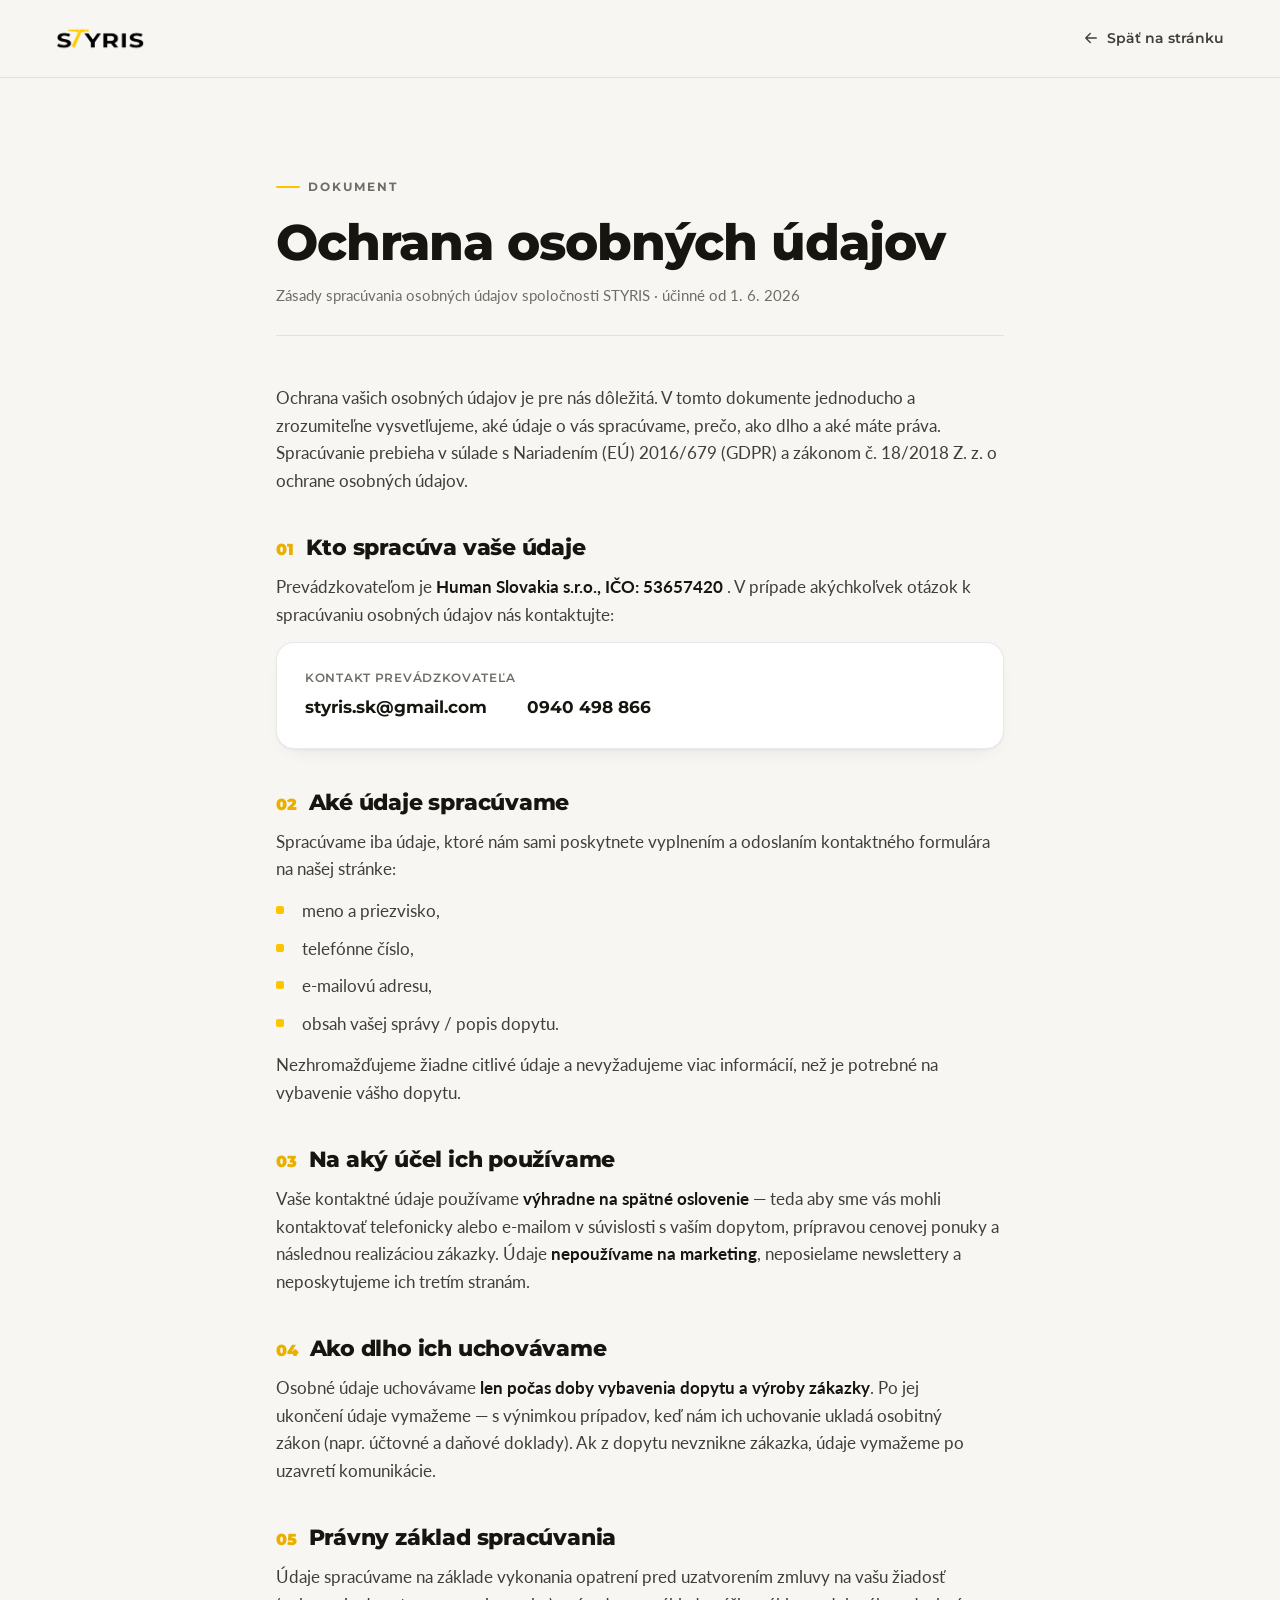
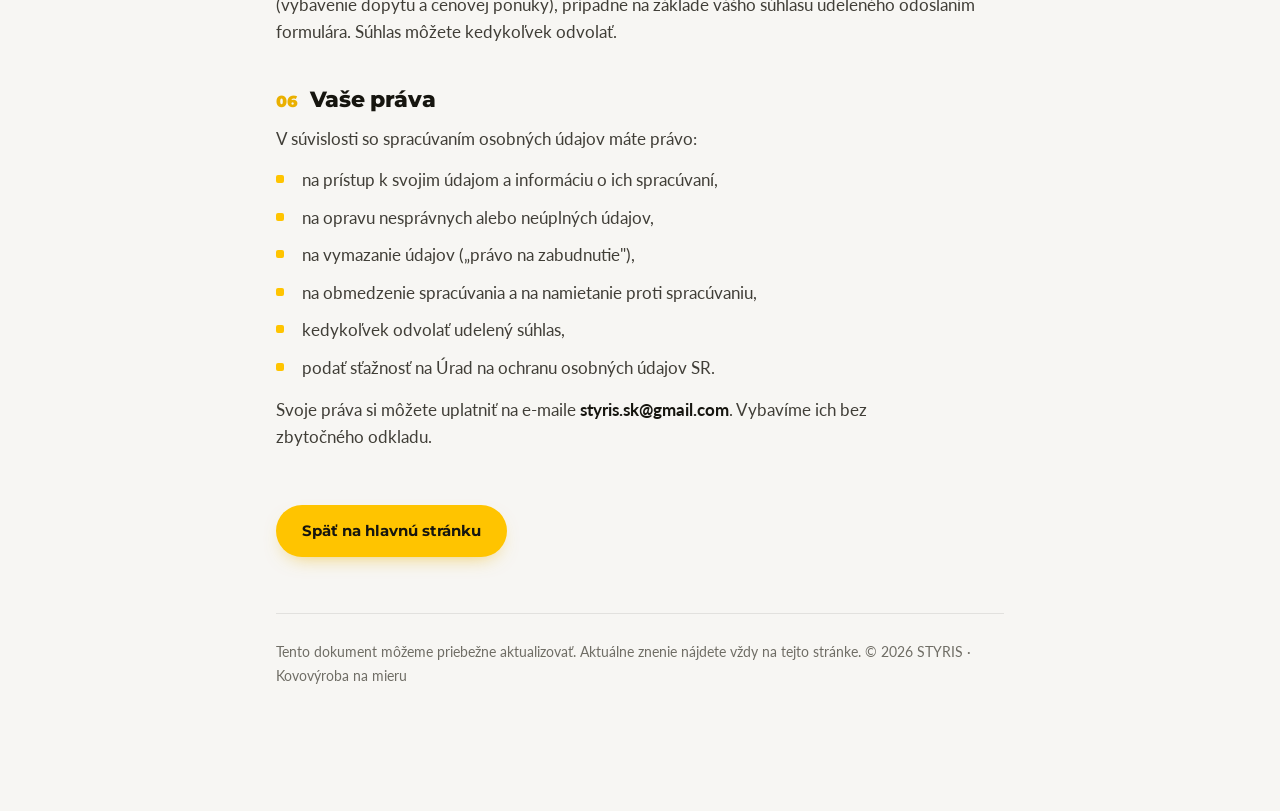
==== GDPR.html @ 86d3a276 "Add files via upload" ====
<!DOCTYPE html>
<html lang="sk">
<head>
<meta charset="UTF-8"/>
<meta name="viewport" content="width=device-width, initial-scale=1"/>
<title>Ochrana osobných údajov (GDPR) — STYRIS</title>
<meta name="description" content="Zásady ochrany osobných údajov spoločnosti STYRIS — kovovýroba na mieru."/>
<link rel="preconnect" href="https://fonts.googleapis.com"/>
<link rel="preconnect" href="https://fonts.gstatic.com" crossorigin/>
<link rel="stylesheet" href="styris.css"/>
<style>
  .doc-nav{position:sticky;top:0;z-index:10;height:var(--hh);display:flex;align-items:center;
    background:color-mix(in srgb,var(--bg) 86%,transparent);backdrop-filter:blur(14px);border-bottom:1px solid var(--line)}
  .doc-nav .wrap{display:flex;align-items:center;justify-content:space-between;width:100%}
  .doc-nav img{height:25px}
  .back{font-family:'Montserrat',sans-serif;font-weight:600;font-size:.9rem;color:var(--ink-soft);
    display:inline-flex;align-items:center;gap:.5em;transition:color .2s}
  .back:hover{color:var(--ink)}
  .back svg{transition:transform .25s var(--ease)}
  .back:hover svg{transform:translateX(-3px)}
  .doc{max-width:800px;margin:0 auto;padding:clamp(48px,7vw,96px) 36px 110px}
  .doc .eyebrow{margin-bottom:20px}
  .doc h1{font-family:'Montserrat',sans-serif;font-weight:800;letter-spacing:-.02em;
    font-size:clamp(2.1rem,5vw,3.1rem);line-height:1.05;margin-bottom:14px}
  .doc .updated{color:var(--muted);font-size:.95rem;margin-bottom:48px;padding-bottom:28px;border-bottom:1px solid var(--line)}
  .doc h2{font-family:'Montserrat',sans-serif;font-weight:800;font-size:1.35rem;letter-spacing:-.01em;
    margin:42px 0 14px;display:flex;align-items:baseline;gap:12px}
  .doc h2 .qn{color:var(--yellow-deep);font-size:1rem;font-weight:900}
  .doc p{color:var(--ink-soft);margin-bottom:14px;text-wrap:pretty}
  .doc ul{list-style:none;margin:8px 0 14px;display:flex;flex-direction:column;gap:10px}
  .doc ul li{position:relative;padding-left:26px;color:var(--ink-soft)}
  .doc ul li::before{content:"";position:absolute;left:0;top:9px;width:8px;height:8px;border-radius:2px;background:var(--yellow)}
  .doc .card{background:var(--surface);border:1px solid var(--line);border-radius:var(--r);
    padding:26px 28px;box-shadow:var(--shadow-sm);margin:8px 0 14px}
  .doc .card .lbl{font-family:'Montserrat';font-weight:600;font-size:.74rem;letter-spacing:.06em;
    text-transform:uppercase;color:var(--muted);margin-bottom:4px}
  .doc .contact-row{display:flex;flex-wrap:wrap;gap:10px 40px;margin-top:6px}
  .doc .contact-row a,.doc .contact-row span{font-family:'Montserrat';font-weight:700;color:var(--ink)}
  .doc strong{color:var(--ink);font-weight:700}
  .doc .foot{margin-top:56px;padding-top:26px;border-top:1px solid var(--line);color:var(--muted);font-size:.9rem}
  .doc .cta{margin-top:40px}
</style>
</head>
<body>
<div class="site" data-theme="light">
  <header class="doc-nav">
    <div class="wrap">
      <a href="Styris Landing.html" aria-label="STYRIS"><img src="photos/logo-dark.png" alt="STYRIS"/></a>
      <a class="back" href="Styris Landing.html">
        <svg width="18" height="18" viewBox="0 0 24 24" fill="none" stroke="currentColor" stroke-width="1.8" stroke-linecap="round" stroke-linejoin="round"><path d="M19 12H5M11 18l-6-6 6-6"/></svg>
        Späť na stránku
      </a>
    </div>
  </header>

  <main class="doc">
    <span class="eyebrow">Dokument</span>
    <h1>Ochrana osobných údajov</h1>
    <p class="updated">Zásady spracúvania osobných údajov spoločnosti STYRIS · účinné od 1. 6. 2026</p>

    <p>Ochrana vašich osobných údajov je pre nás dôležitá. V tomto dokumente jednoducho a zrozumiteľne vysvetľujeme, aké údaje o vás spracúvame, prečo, ako dlho a aké máte práva. Spracúvanie prebieha v súlade s Nariadením (EÚ) 2016/679 (GDPR) a zákonom č. 18/2018 Z. z. o ochrane osobných údajov.</p>

    <h2><span class="qn">01</span> Kto spracúva vaše údaje</h2>
    <p>Prevádzkovateľom je <strong>Human Slovakia s.r.o., IČO: 53657420</strong> . V prípade akýchkoľvek otázok k spracúvaniu osobných údajov nás kontaktujte:</p>
    <div class="card">
      <div class="lbl">Kontakt prevádzkovateľa</div>
      <div class="contact-row">
        <a href="mailto:styris.sk@gmail.com">styris.sk@gmail.com</a>
        <a href="tel:+421940498866">0940 498 866</a>
      </div>
    </div>

    <h2><span class="qn">02</span> Aké údaje spracúvame</h2>
    <p>Spracúvame iba údaje, ktoré nám sami poskytnete vyplnením a odoslaním kontaktného formulára na našej stránke:</p>
    <ul>
      <li>meno a priezvisko,</li>
      <li>telefónne číslo,</li>
      <li>e-mailovú adresu,</li>
      <li>obsah vašej správy / popis dopytu.</li>
    </ul>
    <p>Nezhromažďujeme žiadne citlivé údaje a nevyžadujeme viac informácií, než je potrebné na vybavenie vášho dopytu.</p>

    <h2><span class="qn">03</span> Na aký účel ich používame</h2>
    <p>Vaše kontaktné údaje používame <strong>výhradne na spätné oslovenie</strong> — teda aby sme vás mohli kontaktovať telefonicky alebo e-mailom v súvislosti s vaším dopytom, prípravou cenovej ponuky a následnou realizáciou zákazky. Údaje <strong>nepoužívame na marketing</strong>, neposielame newslettery a neposkytujeme ich tretím stranám.</p>

    <h2><span class="qn">04</span> Ako dlho ich uchovávame</h2>
    <p>Osobné údaje uchovávame <strong>len počas doby vybavenia dopytu a výroby zákazky</strong>. Po jej ukončení údaje vymažeme — s výnimkou prípadov, keď nám ich uchovanie ukladá osobitný zákon (napr. účtovné a daňové doklady). Ak z dopytu nevznikne zákazka, údaje vymažeme po uzavretí komunikácie.</p>

    <h2><span class="qn">05</span> Právny základ spracúvania</h2>
    <p>Údaje spracúvame na základe vykonania opatrení pred uzatvorením zmluvy na vašu žiadosť (vybavenie dopytu a cenovej ponuky), prípadne na základe vášho súhlasu udeleného odoslaním formulára. Súhlas môžete kedykoľvek odvolať.</p>

    <h2><span class="qn">06</span> Vaše práva</h2>
    <p>V súvislosti so spracúvaním osobných údajov máte právo:</p>
    <ul>
      <li>na prístup k svojim údajom a informáciu o ich spracúvaní,</li>
      <li>na opravu nesprávnych alebo neúplných údajov,</li>
      <li>na vymazanie údajov („právo na zabudnutie"),</li>
      <li>na obmedzenie spracúvania a na namietanie proti spracúvaniu,</li>
      <li>kedykoľvek odvolať udelený súhlas,</li>
      <li>podať sťažnosť na Úrad na ochranu osobných údajov SR.</li>
    </ul>
    <p>Svoje práva si môžete uplatniť na e-maile <a href="mailto:styris.sk@gmail.com" style="color:var(--ink);font-weight:700">styris.sk@gmail.com</a>. Vybavíme ich bez zbytočného odkladu.</p>

    <a class="btn btn-primary cta" href="Styris Landing.html">Späť na hlavnú stránku</a>

    <p class="foot">Tento dokument môžeme priebežne aktualizovať. Aktuálne znenie nájdete vždy na tejto stránke. © <span id="y"></span> STYRIS · Kovovýroba na mieru</p>
  </main>
</div>
<script>document.getElementById('y').textContent=new Date().getFullYear();</script>
</body>
</html>
---- styris.css ----
/* ============ STYRIS — kovovýroba ============ */
@import url('https://fonts.googleapis.com/css2?family=Montserrat:wght@500;600;700;800;900&family=Lato:wght@400;700&display=swap');

*,*::before,*::after{box-sizing:border-box;margin:0;padding:0}
html{scroll-behavior:smooth}
img{display:block;max-width:100%}
button{font:inherit;cursor:pointer;border:none;background:none;color:inherit}
a{color:inherit;text-decoration:none}

:root{
  --yellow:#FFC400;
  --yellow-deep:#EAB000;
  --maxw:1240px;
  --ease:cubic-bezier(.22,.61,.36,1);
  --hh:78px;
  --r-sm:12px;
  --r:18px;
  --r-lg:26px;
  --r-pill:999px;
}

/* ---- THEME: LIGHT ---- */
.site{
  --bg:#F7F6F3;
  --bg-alt:#FFFFFF;
  --surface:#FFFFFF;
  --ink:#16150F;
  --ink-soft:#403E37;
  --muted:#6F6D65;
  --line:rgba(20,20,15,.09);
  --line-strong:rgba(20,20,15,.18);
  --on-accent:#16150F;
  --shadow-sm:0 1px 3px rgba(20,20,15,.04),0 8px 22px -14px rgba(20,20,15,.16);
  --shadow:0 2px 8px rgba(20,20,15,.05),0 30px 60px -34px rgba(20,20,15,.30);
  background:var(--bg);
  color:var(--ink);
  font-family:'Lato',system-ui,sans-serif;
  font-size:17px;line-height:1.62;
  -webkit-font-smoothing:antialiased;overflow-x:clip;
}
/* ---- THEME: DARK ---- */
.site[data-theme="dark"]{
  --bg:#111110;--bg-alt:#191816;--surface:#1C1B18;
  --ink:#F5F3ED;--ink-soft:#D8D5CC;--muted:#A09E94;
  --line:rgba(255,255,255,.11);--line-strong:rgba(255,255,255,.24);
  --on-accent:#16150F;
  --shadow-sm:0 1px 3px rgba(0,0,0,.4),0 10px 24px -16px rgba(0,0,0,.7);
  --shadow:0 2px 8px rgba(0,0,0,.5),0 34px 60px -34px rgba(0,0,0,.85);
}

h1,h2,h3,h4{font-family:'Montserrat',sans-serif;line-height:1.06;letter-spacing:-.02em;color:var(--ink);font-weight:800}
.site[data-headfont="condensed"] h1,
.site[data-headfont="condensed"] h2,
.site[data-headfont="condensed"] h3{font-weight:900;letter-spacing:-.035em}
.site[data-headfont="condensed"] h1{text-transform:uppercase}

.wrap{max-width:var(--maxw);margin:0 auto;padding:0 36px}
section{position:relative}

.eyebrow{font-family:'Montserrat',sans-serif;font-weight:700;font-size:.76rem;letter-spacing:.16em;
  text-transform:uppercase;color:var(--muted);display:inline-flex;align-items:center;gap:.65em}
.eyebrow::before{content:"";width:24px;height:2px;background:var(--yellow);display:inline-block;border-radius:2px}
.eyebrow.center::before{display:none}

/* buttons */
.btn{display:inline-flex;align-items:center;gap:.55em;font-family:'Montserrat',sans-serif;font-weight:700;
  font-size:.95rem;padding:14px 26px;border-radius:var(--r-pill);transition:.25s var(--ease);white-space:nowrap}
.btn-primary{background:var(--yellow);color:var(--on-accent);box-shadow:0 8px 20px -10px rgba(234,176,0,.7)}
.btn-primary:hover{background:var(--yellow-deep);transform:translateY(-2px);box-shadow:0 12px 26px -10px rgba(234,176,0,.8)}
.btn-ghost{border:1.5px solid var(--line-strong);color:var(--ink)}
.btn-ghost:hover{border-color:var(--ink);background:var(--ink);color:var(--bg)}
.btn-lg{padding:17px 32px;font-size:1rem}
.btn .ar{display:inline-flex;transition:transform .25s var(--ease)}
.btn:hover .ar{transform:translateX(4px)}

/* ============ NAV ============ */
.nav{position:fixed;top:0;left:0;right:0;z-index:50;height:var(--hh);display:flex;align-items:center;
  transition:background .3s,box-shadow .3s,border-color .3s;border-bottom:1px solid transparent}
.nav .wrap{display:flex;align-items:center;justify-content:space-between;width:100%}
.nav.scrolled{background:color-mix(in srgb,var(--bg) 82%,transparent);backdrop-filter:blur(14px);
  border-bottom:1px solid var(--line)}
.nav-logo{height:25px;width:auto;display:block}
.nav-links{display:flex;gap:34px;align-items:center}
.nav-links a{font-family:'Montserrat',sans-serif;font-weight:600;font-size:.9rem;color:var(--ink-soft);
  position:relative;padding:4px 0;transition:color .2s}
.nav-links a::after{content:"";position:absolute;left:0;bottom:-2px;height:2px;width:0;background:var(--yellow);
  transition:width .25s var(--ease);border-radius:2px}
.nav-links a:hover{color:var(--ink)}
.nav-links a:hover::after{width:100%}
.nav-cta{display:flex;align-items:center;gap:18px}
.nav-tel{font-family:'Montserrat',sans-serif;font-weight:700;font-size:.92rem;display:flex;align-items:center;gap:.5em}
.nav-burger{display:none}

/* ============ HERO shared ============ */
.hero{padding-top:var(--hh)}
.hero h1{margin-bottom:22px}
.hero .lead{font-size:1.18rem;color:var(--ink-soft);max-width:46ch;margin-bottom:34px}
.hero-cta{display:flex;gap:14px;flex-wrap:wrap}
.hero-mark{color:var(--yellow)}
.h1-xl{font-size:clamp(2.7rem,6.2vw,5.2rem)}
.h1-mega{font-size:clamp(3rem,8.6vw,8rem);line-height:.94}

/* ---- HERO V1: split ---- */
.hero-split .wrap{display:grid;grid-template-columns:1.04fr .96fr;gap:54px;align-items:center;
  min-height:calc(100vh - var(--hh));padding-top:40px;padding-bottom:48px}
.hero-split .hcol-text{display:flex;flex-direction:column;justify-content:center}
.hero-split .eyebrow{margin-bottom:26px}
.hero-split .hcol-media{position:relative;align-self:stretch;min-height:520px;border-radius:var(--r-lg);
  overflow:hidden;box-shadow:var(--shadow)}
.hero-split .hcol-media img{position:absolute;inset:0;width:100%;height:100%;object-fit:cover}
.hero-split .hmedia-tag{position:absolute;left:18px;bottom:18px;z-index:2;background:var(--yellow);
  color:var(--on-accent);font-family:'Montserrat',sans-serif;font-weight:700;font-size:.8rem;
  padding:9px 16px;border-radius:var(--r-pill)}
.hero-stats{display:flex;gap:42px;margin-top:46px;padding-top:30px;border-top:1px solid var(--line)}
.hero-stats .num{font-family:'Montserrat',sans-serif;font-weight:800;font-size:2rem;color:var(--ink);line-height:1}
.hero-stats .num em{color:var(--yellow);font-style:normal}
.hero-stats .lbl{font-size:.82rem;color:var(--muted);margin-top:7px}

/* ---- HERO V2: full bleed ---- */
.hero-full{height:100vh;min-height:640px;display:flex;align-items:flex-end;overflow:hidden;padding-top:0}
.hero-full .hbg{position:absolute;inset:0;z-index:0}
.hero-full .hbg img{width:100%;height:100%;object-fit:cover}
.hero-full .hbg::after{content:"";position:absolute;inset:0;
  background:linear-gradient(180deg,rgba(8,8,7,.5) 0%,rgba(8,8,7,.05) 34%,rgba(8,8,7,.35) 64%,rgba(8,8,7,.9) 100%)}
.hero-full .wrap{position:relative;z-index:2;width:100%;padding-bottom:74px;color:#fff}
.hero-full h1{color:#fff}.hero-full .eyebrow{color:rgba(255,255,255,.85)}.hero-full .lead{color:rgba(255,255,255,.9)}
.hero-full .hero-meta{position:absolute;top:calc(var(--hh) + 30px);right:36px;text-align:right;z-index:2;color:rgba(255,255,255,.9)}
.hero-full .hero-meta .m{font-family:'Montserrat',sans-serif;font-weight:700;font-size:.85rem;letter-spacing:.04em}

/* ---- HERO V3: typographic ---- */
.hero-typo{padding-top:calc(var(--hh) + 46px);padding-bottom:54px}
.hero-typo .htop{display:flex;justify-content:space-between;align-items:flex-end;gap:30px;flex-wrap:wrap;margin-bottom:30px}
.hero-typo h1{margin-bottom:0}
.hero-typo .htop .lead{margin-bottom:0;align-self:flex-end}
.hero-typo .hstrip{display:grid;grid-template-columns:repeat(3,1fr);gap:16px;margin-top:8px}
.hero-typo .hstrip .cell{position:relative;aspect-ratio:4/3.4;overflow:hidden;border-radius:var(--r);box-shadow:var(--shadow-sm)}
.hero-typo .hstrip img{width:100%;height:100%;object-fit:cover;transition:transform .7s var(--ease)}
.hero-typo .hstrip .cell:hover img{transform:scale(1.05)}
.hero-typo .hstrip .cap{position:absolute;left:16px;bottom:14px;color:#fff;font-family:'Montserrat',sans-serif;
  font-weight:700;font-size:.9rem;z-index:2;text-shadow:0 1px 10px rgba(0,0,0,.5)}
.hero-typo .hstrip .cell::after{content:"";position:absolute;inset:0;background:linear-gradient(180deg,transparent 45%,rgba(0,0,0,.5))}
.hero-typo .hbar{display:flex;gap:14px;flex-wrap:wrap;margin-top:34px;align-items:center}

/* ============ section heading ============ */
.sec{padding:clamp(72px,9vw,130px) 0}
.sec-alt{background:var(--bg-alt)}
.sec-ink{background:var(--ink);color:var(--bg)}
.sec-ink h2,.sec-ink h3{color:#fff}.sec-ink .eyebrow{color:rgba(255,255,255,.6)}
.sec-head{max-width:680px;margin-bottom:60px}
.sec-head.center{margin-left:auto;margin-right:auto;text-align:center}
.sec-head h2{font-size:clamp(2.1rem,4.3vw,3.4rem);margin:18px 0 0}
.sec-head p{color:var(--muted);margin-top:18px;font-size:1.08rem;text-wrap:pretty}
.sec-head .eyebrow{margin-bottom:0}

/* ============ PROCES — cards ============ */
.proces-grid{display:grid;grid-template-columns:repeat(4,1fr);gap:22px}
.pstep{background:var(--surface);border:1px solid var(--line);border-radius:var(--r);padding:32px 28px 30px;
  box-shadow:var(--shadow-sm);transition:.35s var(--ease);position:relative;overflow:hidden}
.pstep::before{content:"";position:absolute;left:0;top:0;height:3px;width:0;background:var(--yellow);transition:width .8s var(--ease)}
.pstep.in::before{width:100%}
.pstep:hover{transform:translateY(-6px);box-shadow:var(--shadow)}
.pnum{display:inline-flex;align-items:center;justify-content:center;width:48px;height:48px;border-radius:50%;
  background:color-mix(in srgb,var(--yellow) 18%,transparent);color:var(--yellow-deep);
  font-family:'Montserrat',sans-serif;font-weight:900;font-size:1.05rem;margin-bottom:22px}
.site[data-theme="dark"] .pnum{color:var(--yellow)}
.pstep h3{font-size:1.26rem;margin-bottom:10px}
.pstep p{color:var(--muted);font-size:.97rem}

/* ============ PRODUKTY — clean equal cards ============ */
.prod-grid{display:grid;grid-template-columns:repeat(2,1fr);gap:24px}
.prod{position:relative;overflow:hidden;background:var(--surface);border:1px solid var(--line);
  border-radius:var(--r);box-shadow:var(--shadow-sm);transition:.35s var(--ease);display:flex;flex-direction:column}
.prod:hover{transform:translateY(-6px);box-shadow:var(--shadow)}
.prod .pimg{position:relative;overflow:hidden;aspect-ratio:16/10}
.prod .pimg img{width:100%;height:100%;object-fit:cover;transition:transform .8s var(--ease)}
.prod:hover .pimg img{transform:scale(1.05)}
.prod .pbody{padding:26px 28px 28px;display:flex;flex-direction:column;gap:8px}
.prod .pbody h3{font-size:1.5rem}
.prod .pbody p{color:var(--muted);font-size:.99rem}
.prod .pmore{font-family:'Montserrat',sans-serif;font-weight:700;font-size:.9rem;color:var(--ink);
  display:inline-flex;align-items:center;gap:.5em;margin-top:6px}
.prod .pmore .ar{display:inline-flex;color:var(--yellow-deep);transition:transform .25s}
.prod:hover .pmore .ar{transform:translateX(4px)}

/* ============ MATERIÁLY — light cards ============ */
.mat-grid{display:grid;grid-template-columns:repeat(3,1fr);gap:22px}
.mat{padding:34px 30px;border:1px solid var(--line);background:var(--surface);border-radius:var(--r);
  box-shadow:var(--shadow-sm);transition:.35s var(--ease)}
.mat:hover{transform:translateY(-5px);box-shadow:var(--shadow)}
.mat .mk{font-family:'Montserrat',sans-serif;font-weight:900;font-size:2.7rem;color:var(--yellow);line-height:1}
.mat h3{font-size:1.5rem;margin:16px 0 10px}
.mat p{color:var(--muted);font-size:.97rem}

/* ============ PREČO MY ============ */
.preco{display:grid;grid-template-columns:1fr 1fr;gap:64px;align-items:center}
.stat-grid{display:grid;grid-template-columns:1fr 1fr;gap:18px}
.stat{background:var(--surface);border:1px solid var(--line);border-radius:var(--r);padding:30px 28px;box-shadow:var(--shadow-sm)}
.stat .num{font-family:'Montserrat',sans-serif;font-weight:900;font-size:clamp(2.4rem,4.6vw,3.3rem);line-height:1;color:var(--ink)}
.stat .num em{color:var(--yellow-deep);font-style:normal}
.site[data-theme="dark"] .stat .num em{color:var(--yellow)}
.stat .lbl{color:var(--muted);margin-top:10px;font-size:.95rem}
.checklist{list-style:none;display:flex;flex-direction:column;gap:14px}
.checklist li{display:flex;gap:16px;align-items:flex-start;background:var(--surface);border:1px solid var(--line);
  border-radius:var(--r-sm);padding:18px 20px;box-shadow:var(--shadow-sm);transition:.3s var(--ease)}
.checklist li:hover{border-color:color-mix(in srgb,var(--yellow) 55%,var(--line))}
.checklist .ci{flex:none;width:28px;height:28px;border-radius:50%;background:var(--yellow);color:var(--on-accent);
  display:grid;place-items:center;margin-top:1px}
.checklist .ct{display:block;font-family:'Montserrat',sans-serif;font-weight:700;font-size:1.02rem}
.checklist .cs{color:var(--muted);font-size:.92rem;display:block;font-family:'Lato';font-weight:400;margin-top:2px}

/* ============ REALIZÁCIE — clean portfolio ============ */
.case{display:grid;grid-template-columns:1fr 1fr;gap:0;border:1px solid var(--line);background:var(--surface);
  overflow:hidden;margin-bottom:26px;border-radius:var(--r-lg);box-shadow:var(--shadow-sm);transition:.35s var(--ease)}
.case:hover{box-shadow:var(--shadow)}
.case:nth-child(even){direction:rtl}
.case:nth-child(even)>*{direction:ltr}
.case .cmedia{position:relative;min-height:430px;overflow:hidden}
.case .cmedia img{position:absolute;inset:0;width:100%;height:100%;object-fit:cover;transition:transform .9s var(--ease)}
.case:hover .cmedia img{transform:scale(1.05)}
.case .cidx{position:absolute;top:18px;left:18px;z-index:2;font-family:'Montserrat',sans-serif;font-weight:900;
  font-size:.85rem;color:var(--on-accent);background:var(--yellow);padding:6px 12px;border-radius:var(--r-pill)}
.case .cbody{padding:clamp(34px,4vw,56px);display:flex;flex-direction:column;justify-content:center;gap:15px}
.case .cmeta{display:flex;gap:12px;align-items:center;font-family:'Montserrat',sans-serif;font-weight:700;
  font-size:.74rem;letter-spacing:.08em;text-transform:uppercase;color:var(--muted)}
.case .cmeta .dot{width:5px;height:5px;border-radius:50%;background:var(--yellow)}
.case .cbody h3{font-size:clamp(1.5rem,2.6vw,2.05rem)}
.case .cbody p{color:var(--muted)}
.case .cspecs{display:flex;gap:14px;margin-top:8px;flex-wrap:wrap}
.case .cspecs .sp{background:var(--bg);border:1px solid var(--line);border-radius:var(--r-pill);padding:9px 17px;
  font-family:'Montserrat',sans-serif;font-weight:700;font-size:.84rem;color:var(--ink)}

/* gallery */
.gallery{display:grid;grid-template-columns:repeat(6,1fr);grid-auto-rows:160px;gap:16px;margin-top:18px}
.gallery .gi{overflow:hidden;position:relative;border-radius:var(--r);box-shadow:var(--shadow-sm)}
.gallery .gi img{width:100%;height:100%;object-fit:cover;transition:transform .8s var(--ease)}
.gallery .gi:hover img{transform:scale(1.07)}
.g1{grid-column:span 2;grid-row:span 2}
.g2,.g3,.g4,.g5{grid-column:span 2}

/* ============ GALÉRIA ============ */
.galeria-grid{display:grid;grid-template-columns:repeat(4,1fr);gap:16px}
.gal-item{position:relative;margin:0;overflow:hidden;border-radius:var(--r);aspect-ratio:4/5;box-shadow:var(--shadow-sm)}
.gal-item img{width:100%;height:100%;object-fit:cover;transition:transform .8s var(--ease)}
.gal-item:hover img{transform:scale(1.06)}
.gal-item::after{content:"";position:absolute;inset:0;background:linear-gradient(180deg,transparent 55%,rgba(0,0,0,.55))}
.gal-item .gcap{position:absolute;left:15px;bottom:13px;z-index:2;color:#fff;font-family:'Montserrat',sans-serif;
  font-weight:700;font-size:.86rem;text-shadow:0 1px 8px rgba(0,0,0,.55)}
.gal-more{display:flex;justify-content:center;margin-top:40px}
.gal-more .ar{display:inline-flex;transition:transform .3s var(--ease)}

/* ============ KONTAKT ============ */
.kontakt{background:var(--ink);color:var(--bg)}
.kontakt h2{color:#fff}.kontakt .eyebrow{color:rgba(255,255,255,.65)}
.k-grid{display:grid;grid-template-columns:.9fr 1.1fr;gap:60px;align-items:start}
.k-info>p{color:rgba(255,255,255,.72);margin:18px 0 32px;max-width:40ch;font-size:1.05rem}
.k-lines{display:flex;flex-direction:column;gap:14px}
.k-line{display:flex;gap:16px;align-items:center;padding:18px 20px;border-radius:var(--r-sm);
  background:rgba(255,255,255,.05);border:1px solid rgba(255,255,255,.1);transition:.25s var(--ease)}
.k-line:hover{background:rgba(255,255,255,.09);border-color:var(--yellow)}
.k-line .ki{flex:none;width:44px;height:44px;border-radius:50%;background:rgba(255,255,255,.08);
  display:grid;place-items:center;color:var(--yellow)}
.k-line .kk{display:block;font-size:.74rem;color:rgba(255,255,255,.62);font-family:'Montserrat';font-weight:600;
  letter-spacing:.06em;text-transform:uppercase;margin-bottom:3px}
.k-line .kv{display:block;font-family:'Montserrat',sans-serif;font-weight:700;font-size:1.08rem;color:#fff}
form.kform{background:rgba(255,255,255,.045);border:1px solid rgba(255,255,255,.12);
  padding:clamp(28px,3vw,40px);border-radius:var(--r-lg)}
.frow{display:grid;grid-template-columns:1fr 1fr;gap:16px}
.field{margin-bottom:16px;display:flex;flex-direction:column;gap:7px}
.field label{font-family:'Montserrat',sans-serif;font-weight:600;font-size:.82rem;color:rgba(255,255,255,.75)}
.field input,.field select,.field textarea{background:rgba(255,255,255,.07);border:1px solid rgba(255,255,255,.16);
  color:#fff;padding:13px 16px;font-family:'Lato';font-size:1rem;border-radius:var(--r-sm);transition:.2s}
.field input::placeholder,.field textarea::placeholder{color:rgba(255,255,255,.4)}
.field input:focus,.field select:focus,.field textarea:focus{outline:none;border-color:var(--yellow);background:rgba(255,255,255,.1)}
.field textarea{resize:vertical;min-height:112px}
.field select{appearance:none;cursor:pointer;background-image:url("data:image/svg+xml,%3Csvg xmlns='http://www.w3.org/2000/svg' width='12' height='8' viewBox='0 0 12 8'%3E%3Cpath d='M1 1l5 5 5-5' stroke='%23FFC400' stroke-width='1.6' fill='none'/%3E%3C/svg%3E");background-repeat:no-repeat;background-position:right 16px center}
.field select option{color:#15140F}
.kform .btn-primary{width:100%;justify-content:center;margin-top:6px}
.kform .gdpr{font-size:.78rem;color:rgba(255,255,255,.5);margin-top:14px;line-height:1.5}
.kform.sent{display:flex;flex-direction:column;align-items:center;justify-content:center;text-align:center;gap:14px;min-height:380px}
.kform.sent .okc{width:66px;height:66px;border-radius:50%;background:var(--yellow);color:var(--on-accent);display:grid;place-items:center}
.kform.sent h3{color:#fff}

/* ============ FOOTER ============ */
.footer{background:var(--ink);color:var(--bg);padding:54px 0 40px;border-top:1px solid rgba(255,255,255,.1)}
.footer .wrap{display:flex;justify-content:space-between;align-items:center;gap:24px;flex-wrap:wrap}
.footer img{height:24px}
.footer .fcopy{color:rgba(255,255,255,.5);font-size:.86rem}
.footer .flinks{display:flex;gap:24px;font-family:'Montserrat';font-weight:600;font-size:.88rem}
.footer .flinks a{color:rgba(255,255,255,.72)}
.footer .flinks a:hover{color:var(--yellow)}

/* ============ scroll reveal ============ */
.reveal{opacity:0;transform:translateY(24px);transition:opacity .8s var(--ease),transform .8s var(--ease)}
.reveal.in{opacity:1;transform:none}
.reveal[data-d="1"]{transition-delay:.09s}
.reveal[data-d="2"]{transition-delay:.18s}
.reveal[data-d="3"]{transition-delay:.27s}
@media (prefers-reduced-motion:reduce){.reveal{opacity:1!important;transform:none!important}}
.hero .reveal{opacity:1!important;transform:none!important}

/* ============ responsive ============ */
@media (max-width:980px){
  .nav-links,.nav-tel{display:none}
  .nav-burger{display:inline-flex;color:var(--ink)}
  .hero-split .wrap{grid-template-columns:1fr;min-height:auto;gap:32px}
  .hero-split .hcol-text{padding:44px 0 8px}
  .hero-split .hcol-media{min-height:54vh}
  .hero-typo .hstrip{grid-template-columns:1fr}
  .proces-grid{grid-template-columns:1fr 1fr}
  .prod-grid{grid-template-columns:1fr}
  .mat-grid{grid-template-columns:1fr}
  .preco{grid-template-columns:1fr;gap:40px}
  .case,.case:nth-child(even){grid-template-columns:1fr;direction:ltr}
  .case .cmedia{min-height:300px;order:-1}
  .gallery{grid-template-columns:repeat(2,1fr);grid-auto-rows:140px}
  .galeria-grid{grid-template-columns:repeat(3,1fr)}
  .g1{grid-column:span 2;grid-row:span 1}
  .k-grid{grid-template-columns:1fr;gap:36px}
}
@media (max-width:560px){
  .wrap{padding:0 20px}
  .hero-stats{gap:26px;flex-wrap:wrap}
  .proces-grid{grid-template-columns:1fr}
  .galeria-grid{grid-template-columns:repeat(2,1fr)}
  .frow{grid-template-columns:1fr}
  .footer .wrap{flex-direction:column;text-align:center}
}
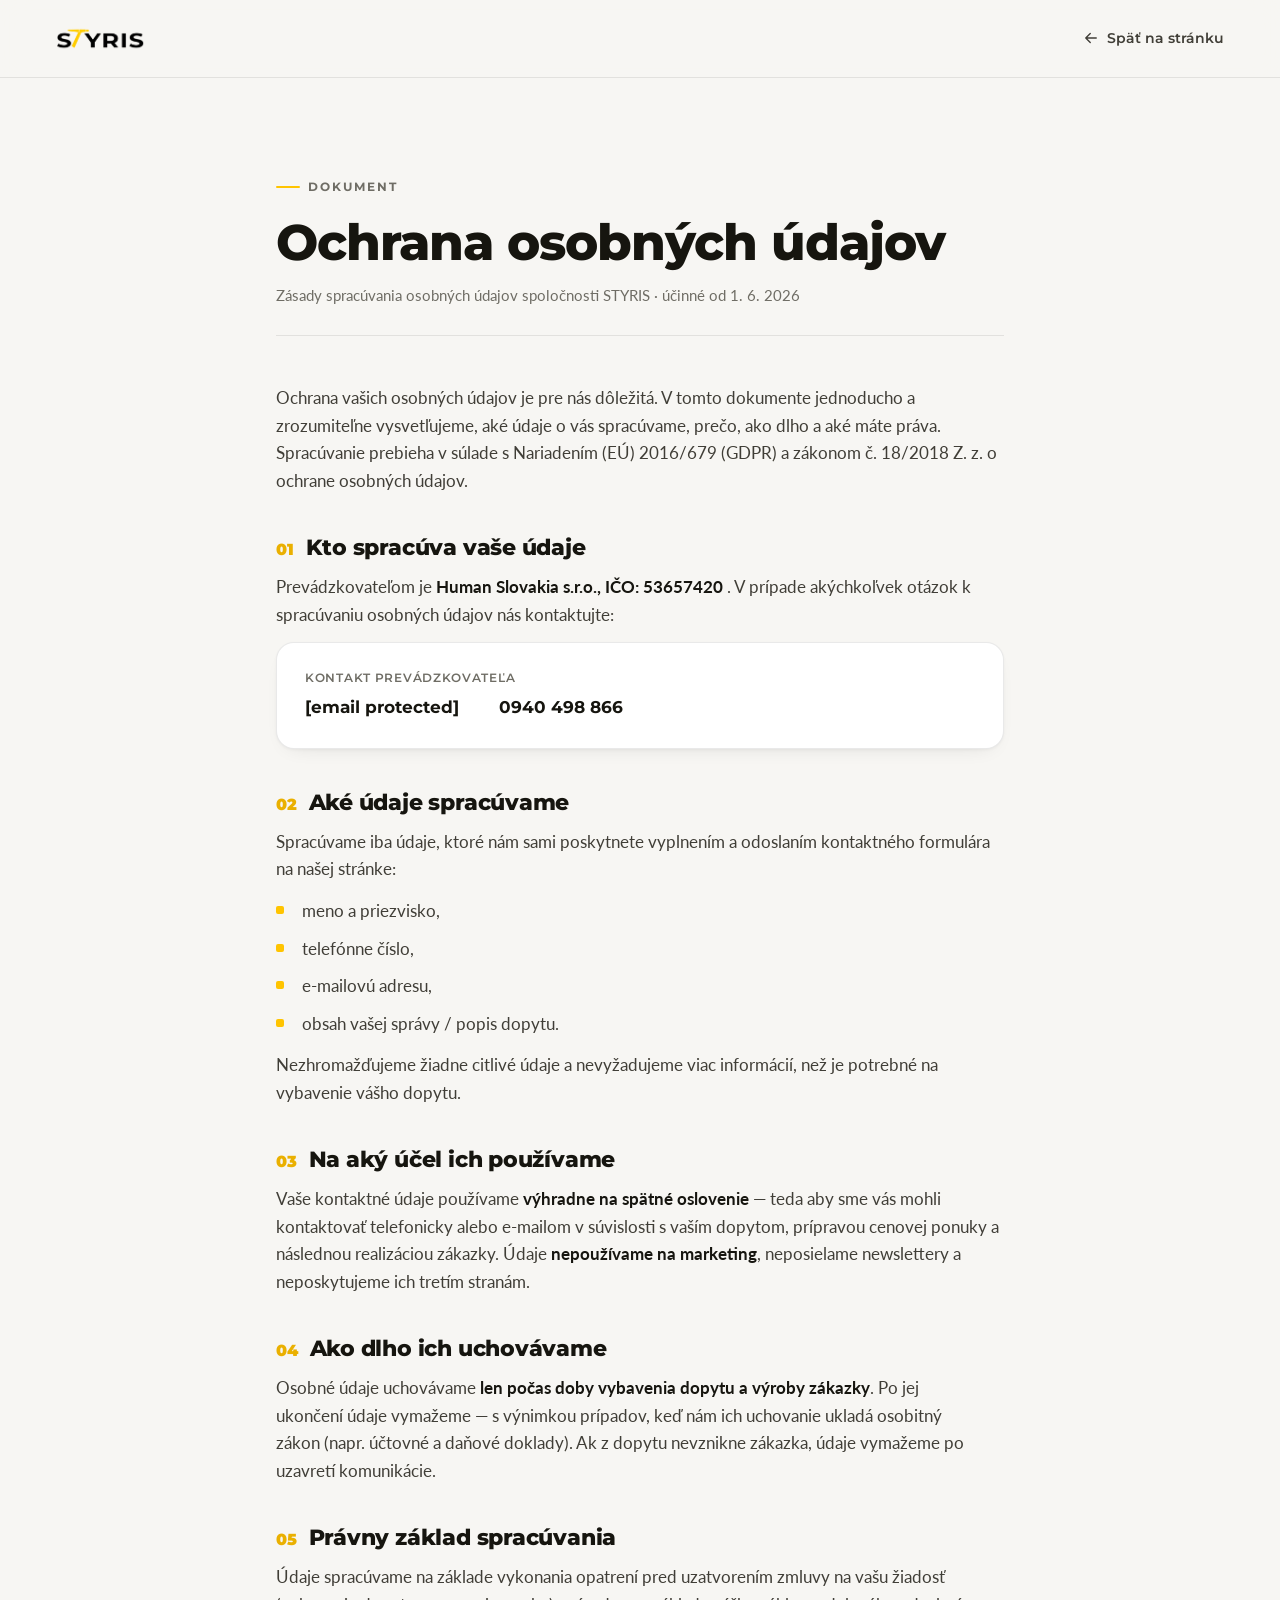
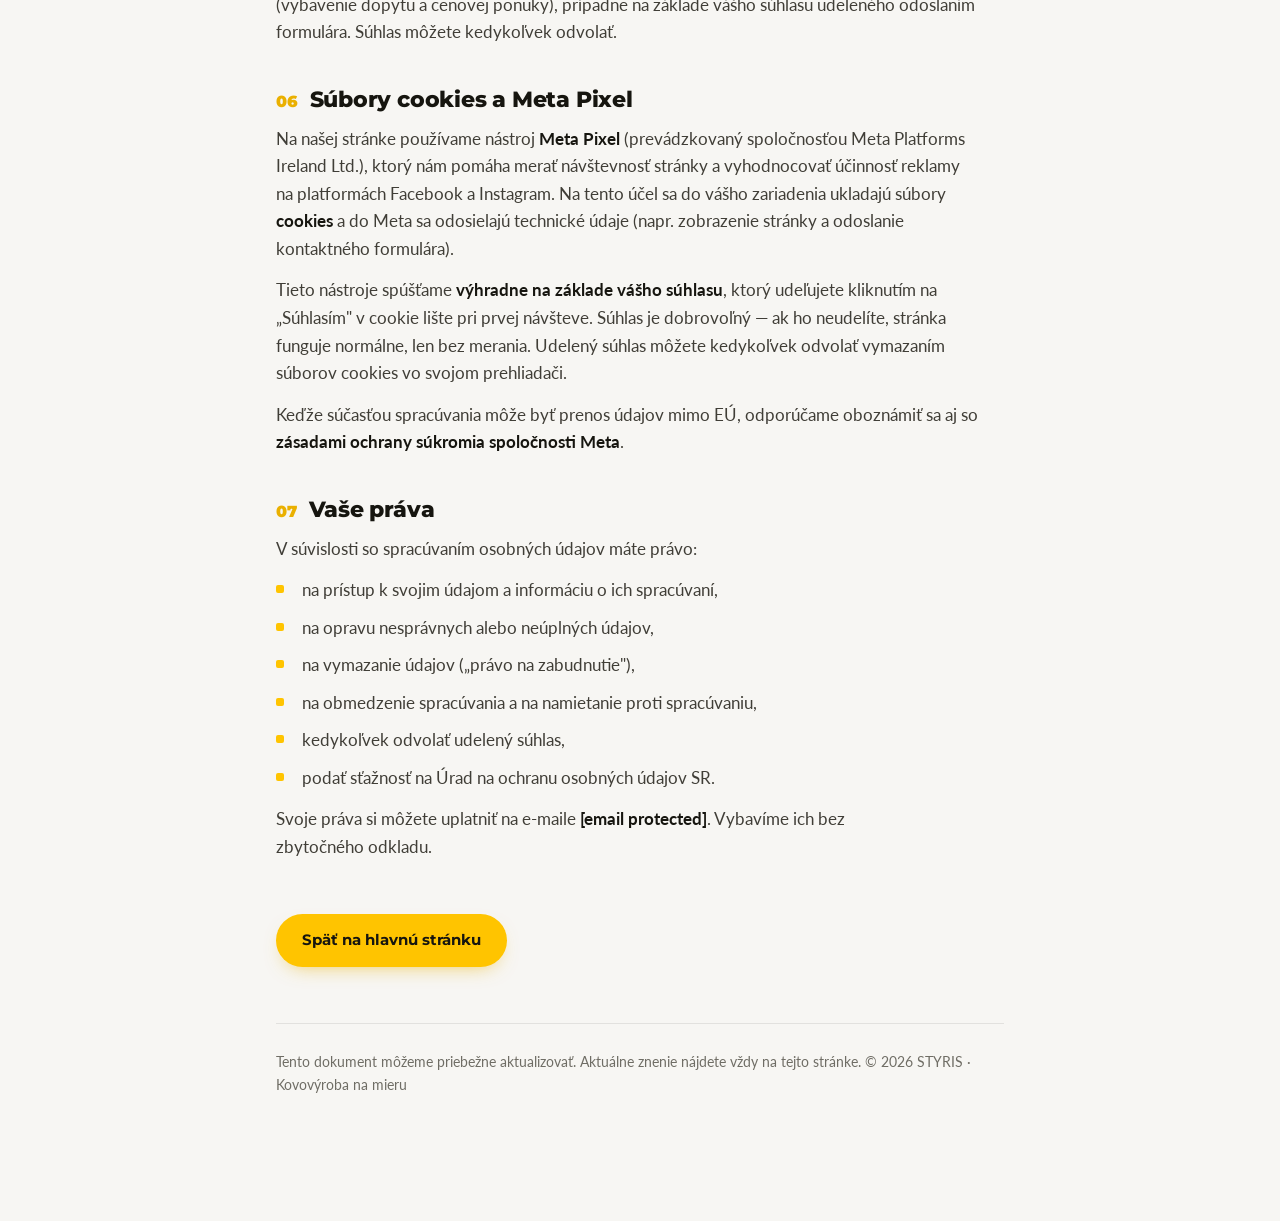
==== commit 1ac2ba4d: "Update GDPR.html" ====
--- a/GDPR.html
+++ b/GDPR.html
@@ -65,7 +65,7 @@
     <div class="card">
       <div class="lbl">Kontakt prevádzkovateľa</div>
       <div class="contact-row">
-        <a href="mailto:styris.sk@gmail.com">styris.sk@gmail.com</a>
+        <a href="/cdn-cgi/l/email-protection#ee9d9a979c879dc09d85ae89838f8782c08d8183"><span class="__cf_email__" data-cfemail="c7b4b3beb5aeb4e9b4ac87a0aaa6aeabe9a4a8aa">[email&#160;protected]</span></a>
         <a href="tel:+421940498866">0940 498 866</a>
       </div>
     </div>
@@ -89,7 +89,12 @@
     <h2><span class="qn">05</span> Právny základ spracúvania</h2>
     <p>Údaje spracúvame na základe vykonania opatrení pred uzatvorením zmluvy na vašu žiadosť (vybavenie dopytu a cenovej ponuky), prípadne na základe vášho súhlasu udeleného odoslaním formulára. Súhlas môžete kedykoľvek odvolať.</p>
 
-    <h2><span class="qn">06</span> Vaše práva</h2>
+    <h2><span class="qn">06</span> Súbory cookies a Meta Pixel</h2>
+    <p>Na našej stránke používame nástroj <strong>Meta Pixel</strong> (prevádzkovaný spoločnosťou Meta Platforms Ireland Ltd.), ktorý nám pomáha merať návštevnosť stránky a vyhodnocovať účinnosť reklamy na platformách Facebook a Instagram. Na tento účel sa do vášho zariadenia ukladajú súbory <strong>cookies</strong> a do Meta sa odosielajú technické údaje (napr. zobrazenie stránky a odoslanie kontaktného formulára).</p>
+    <p>Tieto nástroje spúšťame <strong>výhradne na základe vášho súhlasu</strong>, ktorý udeľujete kliknutím na „Súhlasím" v cookie lište pri prvej návšteve. Súhlas je dobrovoľný — ak ho neudelíte, stránka funguje normálne, len bez merania. Udelený súhlas môžete kedykoľvek odvolať vymazaním súborov cookies vo svojom prehliadači.</p>
+    <p>Keďže súčasťou spracúvania môže byť prenos údajov mimo EÚ, odporúčame oboznámiť sa aj so <a href="https://www.facebook.com/privacy/policy/" target="_blank" rel="noopener" style="color:var(--ink);font-weight:700">zásadami ochrany súkromia spoločnosti Meta</a>.</p>
+
+    <h2><span class="qn">07</span> Vaše práva</h2>
     <p>V súvislosti so spracúvaním osobných údajov máte právo:</p>
     <ul>
       <li>na prístup k svojim údajom a informáciu o ich spracúvaní,</li>
@@ -99,13 +104,13 @@
       <li>kedykoľvek odvolať udelený súhlas,</li>
       <li>podať sťažnosť na Úrad na ochranu osobných údajov SR.</li>
     </ul>
-    <p>Svoje práva si môžete uplatniť na e-maile <a href="mailto:styris.sk@gmail.com" style="color:var(--ink);font-weight:700">styris.sk@gmail.com</a>. Vybavíme ich bez zbytočného odkladu.</p>
+    <p>Svoje práva si môžete uplatniť na e-maile <a href="/cdn-cgi/l/email-protection#4734333e352e3469342c07202a262e2b6924282a" style="color:var(--ink);font-weight:700"><span class="__cf_email__" data-cfemail="4e3d3a373c273d603d250e29232f2722602d2123">[email&#160;protected]</span></a>. Vybavíme ich bez zbytočného odkladu.</p>
 
     <a class="btn btn-primary cta" href="Styris Landing.html">Späť na hlavnú stránku</a>
 
     <p class="foot">Tento dokument môžeme priebežne aktualizovať. Aktuálne znenie nájdete vždy na tejto stránke. © <span id="y"></span> STYRIS · Kovovýroba na mieru</p>
   </main>
 </div>
-<script>document.getElementById('y').textContent=new Date().getFullYear();</script>
+<script data-cfasync="false" src="/cdn-cgi/scripts/5c5dd728/cloudflare-static/email-decode.min.js"></script><script>document.getElementById('y').textContent=new Date().getFullYear();</script>
 </body>
 </html>
--- a/styris.css
+++ b/styris.css
@@ -279,6 +279,10 @@
 .kform.sent{display:flex;flex-direction:column;align-items:center;justify-content:center;text-align:center;gap:14px;min-height:380px}
 .kform.sent .okc{width:66px;height:66px;border-radius:50%;background:var(--yellow);color:var(--on-accent);display:grid;place-items:center}
 .kform.sent h3{color:#fff}
+.kform-embed{background:#fff;border-radius:var(--r-lg);padding:clamp(22px,3vw,38px)}
+.kform-embed iframe{width:100%;border:0;display:block;min-height:480px}
+.kgdpr{font-size:.78rem;color:#6F6D65;margin:14px 2px 0;line-height:1.5;border-top:1px solid #ECEAE3;padding-top:14px}
+.kgdpr a{color:var(--ink);text-decoration:underline}
 
 /* ============ FOOTER ============ */
 .footer{background:var(--ink);color:var(--bg);padding:54px 0 40px;border-top:1px solid rgba(255,255,255,.1)}
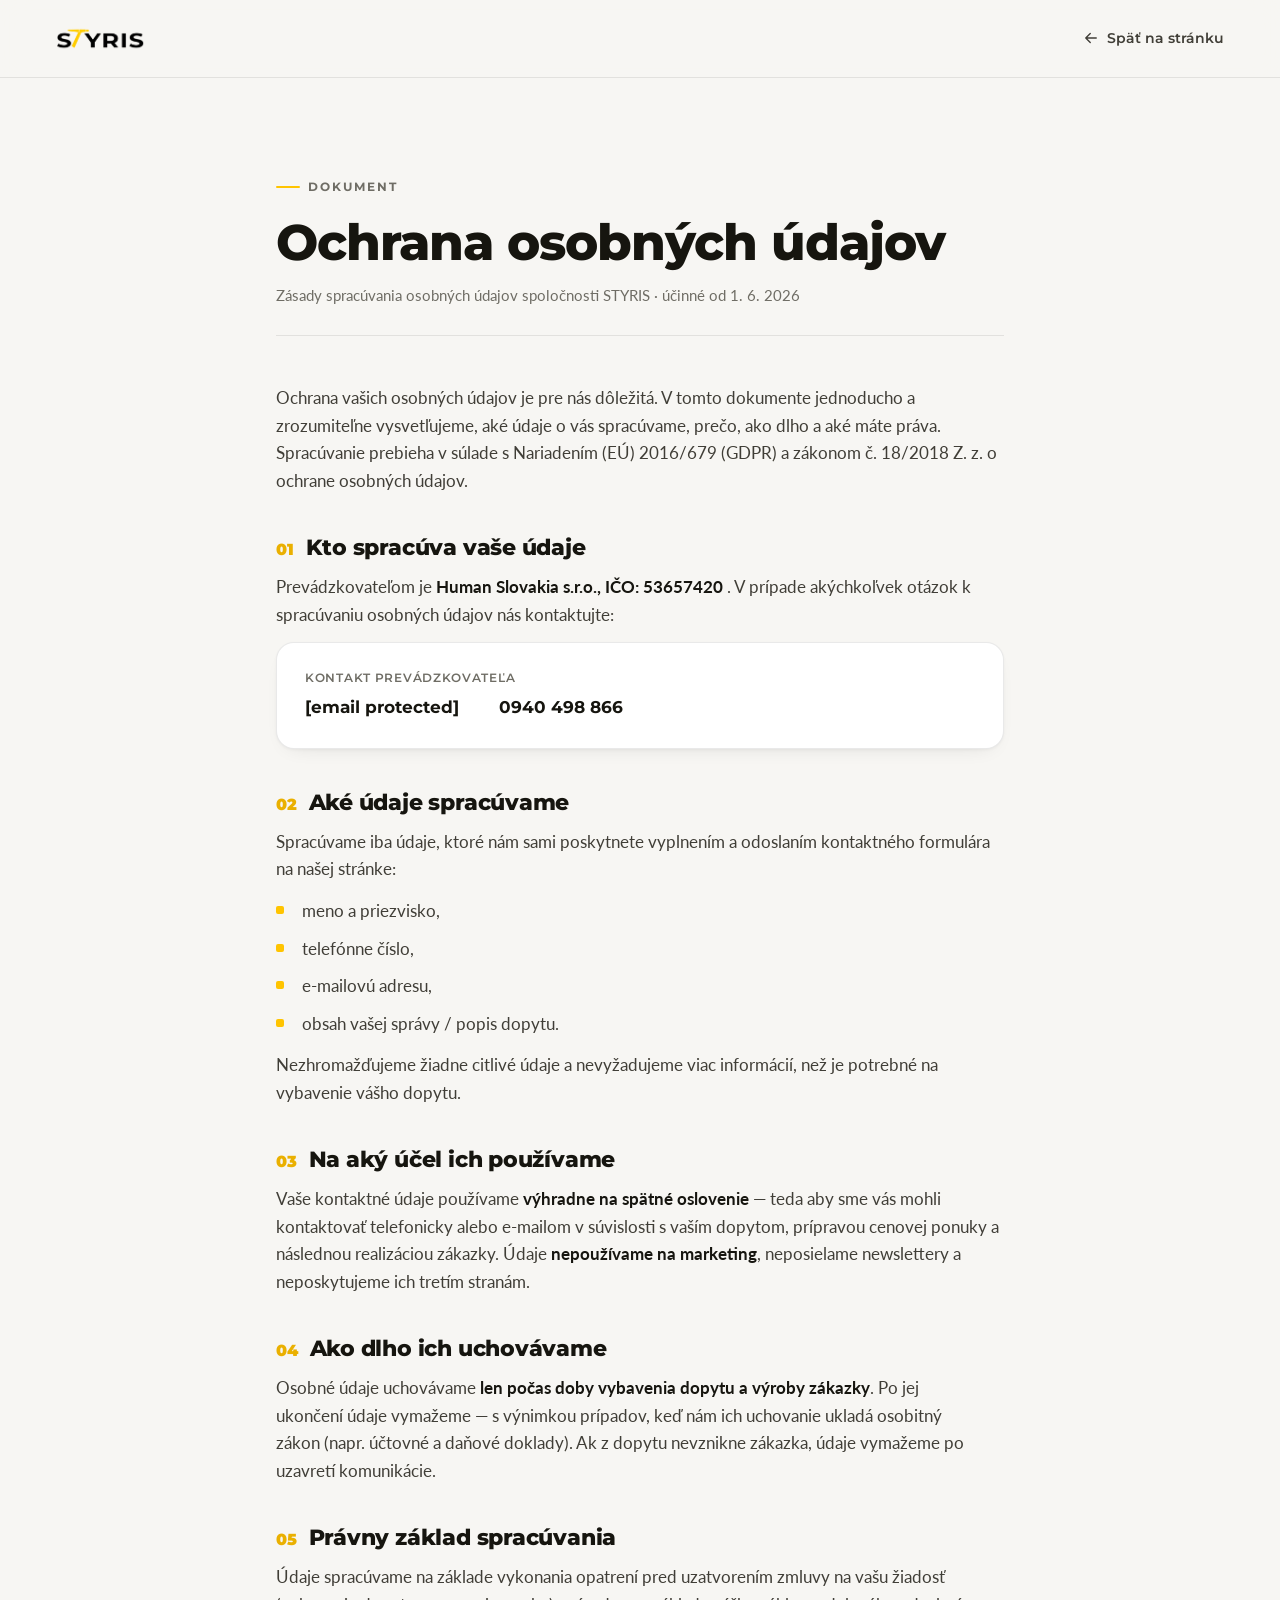
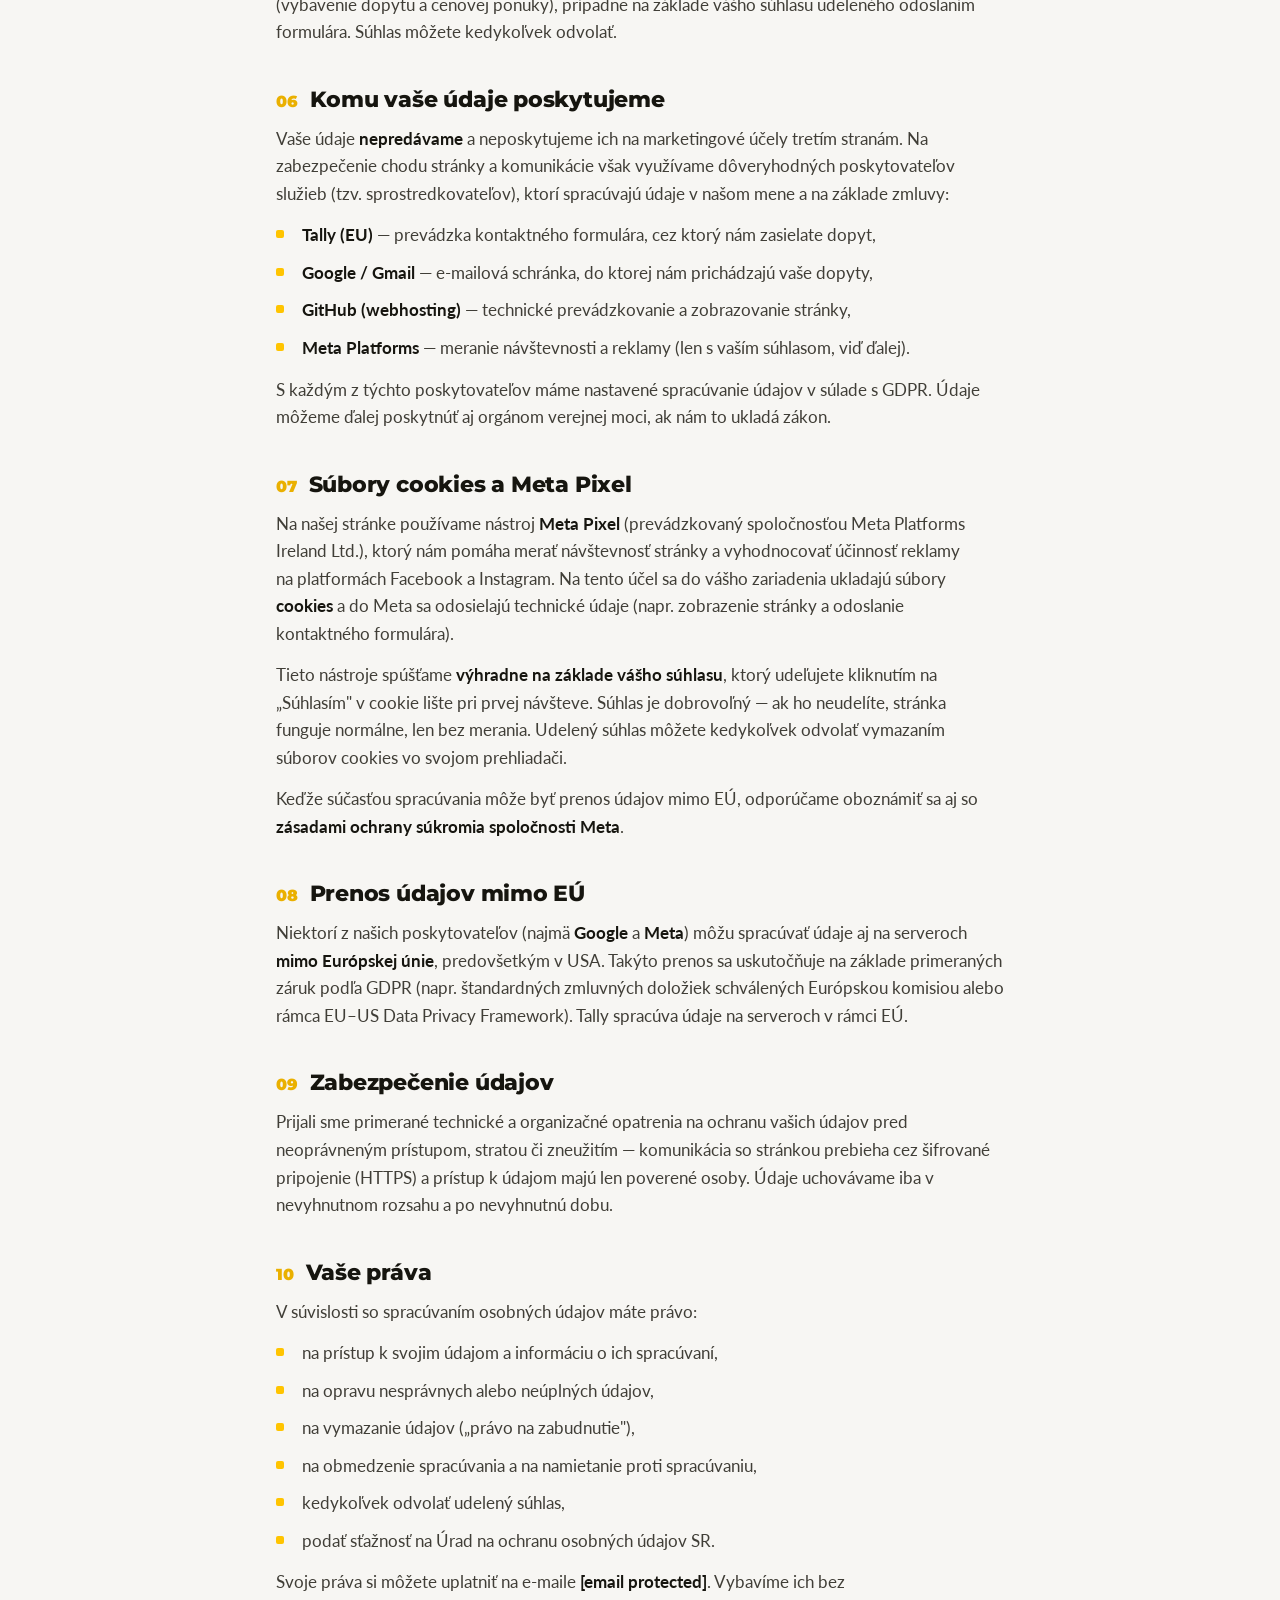
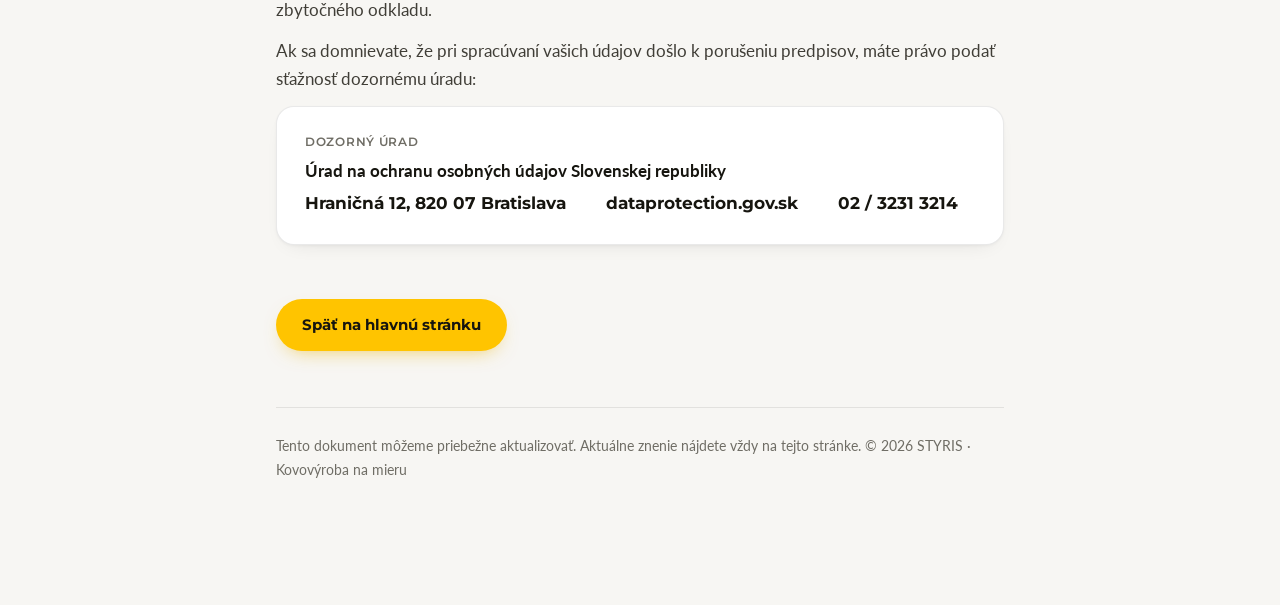
==== commit 5e79681e: "Update GDPR.html" ====
--- a/GDPR.html
+++ b/GDPR.html
@@ -65,7 +65,7 @@
     <div class="card">
       <div class="lbl">Kontakt prevádzkovateľa</div>
       <div class="contact-row">
-        <a href="/cdn-cgi/l/email-protection#ee9d9a979c879dc09d85ae89838f8782c08d8183"><span class="__cf_email__" data-cfemail="c7b4b3beb5aeb4e9b4ac87a0aaa6aeabe9a4a8aa">[email&#160;protected]</span></a>
+        <a href="/cdn-cgi/l/email-protection#fc8f88858e958fd28f97bc9b919d9590d29f9391"><span class="__cf_email__" data-cfemail="e291969b908b91cc9189a2858f838b8ecc818d8f">[email&#160;protected]</span></a>
         <a href="tel:+421940498866">0940 498 866</a>
       </div>
     </div>
@@ -89,12 +89,28 @@
     <h2><span class="qn">05</span> Právny základ spracúvania</h2>
     <p>Údaje spracúvame na základe vykonania opatrení pred uzatvorením zmluvy na vašu žiadosť (vybavenie dopytu a cenovej ponuky), prípadne na základe vášho súhlasu udeleného odoslaním formulára. Súhlas môžete kedykoľvek odvolať.</p>
 
-    <h2><span class="qn">06</span> Súbory cookies a Meta Pixel</h2>
+    <h2><span class="qn">06</span> Komu vaše údaje poskytujeme</h2>
+    <p>Vaše údaje <strong>nepredávame</strong> a neposkytujeme ich na marketingové účely tretím stranám. Na zabezpečenie chodu stránky a komunikácie však využívame dôveryhodných poskytovateľov služieb (tzv. sprostredkovateľov), ktorí spracúvajú údaje v našom mene a na základe zmluvy:</p>
+    <ul>
+      <li><strong>Tally (EU)</strong> — prevádzka kontaktného formulára, cez ktorý nám zasielate dopyt,</li>
+      <li><strong>Google / Gmail</strong> — e-mailová schránka, do ktorej nám prichádzajú vaše dopyty,</li>
+      <li><strong>GitHub (webhosting)</strong> — technické prevádzkovanie a zobrazovanie stránky,</li>
+      <li><strong>Meta Platforms</strong> — meranie návštevnosti a reklamy (len s vaším súhlasom, viď ďalej).</li>
+    </ul>
+    <p>S každým z týchto poskytovateľov máme nastavené spracúvanie údajov v súlade s GDPR. Údaje môžeme ďalej poskytnúť aj orgánom verejnej moci, ak nám to ukladá zákon.</p>
+
+    <h2><span class="qn">07</span> Súbory cookies a Meta Pixel</h2>
     <p>Na našej stránke používame nástroj <strong>Meta Pixel</strong> (prevádzkovaný spoločnosťou Meta Platforms Ireland Ltd.), ktorý nám pomáha merať návštevnosť stránky a vyhodnocovať účinnosť reklamy na platformách Facebook a Instagram. Na tento účel sa do vášho zariadenia ukladajú súbory <strong>cookies</strong> a do Meta sa odosielajú technické údaje (napr. zobrazenie stránky a odoslanie kontaktného formulára).</p>
     <p>Tieto nástroje spúšťame <strong>výhradne na základe vášho súhlasu</strong>, ktorý udeľujete kliknutím na „Súhlasím" v cookie lište pri prvej návšteve. Súhlas je dobrovoľný — ak ho neudelíte, stránka funguje normálne, len bez merania. Udelený súhlas môžete kedykoľvek odvolať vymazaním súborov cookies vo svojom prehliadači.</p>
     <p>Keďže súčasťou spracúvania môže byť prenos údajov mimo EÚ, odporúčame oboznámiť sa aj so <a href="https://www.facebook.com/privacy/policy/" target="_blank" rel="noopener" style="color:var(--ink);font-weight:700">zásadami ochrany súkromia spoločnosti Meta</a>.</p>
 
-    <h2><span class="qn">07</span> Vaše práva</h2>
+    <h2><span class="qn">08</span> Prenos údajov mimo EÚ</h2>
+    <p>Niektorí z našich poskytovateľov (najmä <strong>Google</strong> a <strong>Meta</strong>) môžu spracúvať údaje aj na serveroch <strong>mimo Európskej únie</strong>, predovšetkým v USA. Takýto prenos sa uskutočňuje na základe primeraných záruk podľa GDPR (napr. štandardných zmluvných doložiek schválených Európskou komisiou alebo rámca EU–US Data Privacy Framework). Tally spracúva údaje na serveroch v rámci EÚ.</p>
+
+    <h2><span class="qn">09</span> Zabezpečenie údajov</h2>
+    <p>Prijali sme primerané technické a organizačné opatrenia na ochranu vašich údajov pred neoprávneným prístupom, stratou či zneužitím — komunikácia so stránkou prebieha cez šifrované pripojenie (HTTPS) a prístup k údajom majú len poverené osoby. Údaje uchovávame iba v nevyhnutnom rozsahu a po nevyhnutnú dobu.</p>
+
+    <h2><span class="qn">10</span> Vaše práva</h2>
     <p>V súvislosti so spracúvaním osobných údajov máte právo:</p>
     <ul>
       <li>na prístup k svojim údajom a informáciu o ich spracúvaní,</li>
@@ -104,7 +120,17 @@
       <li>kedykoľvek odvolať udelený súhlas,</li>
       <li>podať sťažnosť na Úrad na ochranu osobných údajov SR.</li>
     </ul>
-    <p>Svoje práva si môžete uplatniť na e-maile <a href="/cdn-cgi/l/email-protection#4734333e352e3469342c07202a262e2b6924282a" style="color:var(--ink);font-weight:700"><span class="__cf_email__" data-cfemail="4e3d3a373c273d603d250e29232f2722602d2123">[email&#160;protected]</span></a>. Vybavíme ich bez zbytočného odkladu.</p>
+    <p>Svoje práva si môžete uplatniť na e-maile <a href="/cdn-cgi/l/email-protection#7e0d0a070c170d500d153e19131f1712501d1113" style="color:var(--ink);font-weight:700"><span class="__cf_email__" data-cfemail="8cfff8f5fee5ffa2ffe7ccebe1ede5e0a2efe3e1">[email&#160;protected]</span></a>. Vybavíme ich bez zbytočného odkladu.</p>
+    <p>Ak sa domnievate, že pri spracúvaní vašich údajov došlo k porušeniu predpisov, máte právo podať sťažnosť dozornému úradu:</p>
+    <div class="card">
+      <div class="lbl">Dozorný úrad</div>
+      <p style="margin:0 0 6px"><strong>Úrad na ochranu osobných údajov Slovenskej republiky</strong></p>
+      <div class="contact-row">
+        <span>Hraničná 12, 820 07 Bratislava</span>
+        <a href="https://dataprotection.gov.sk" target="_blank" rel="noopener">dataprotection.gov.sk</a>
+        <a href="tel:+421232313214">02 / 3231 3214</a>
+      </div>
+    </div>
 
     <a class="btn btn-primary cta" href="Styris Landing.html">Späť na hlavnú stránku</a>
 
